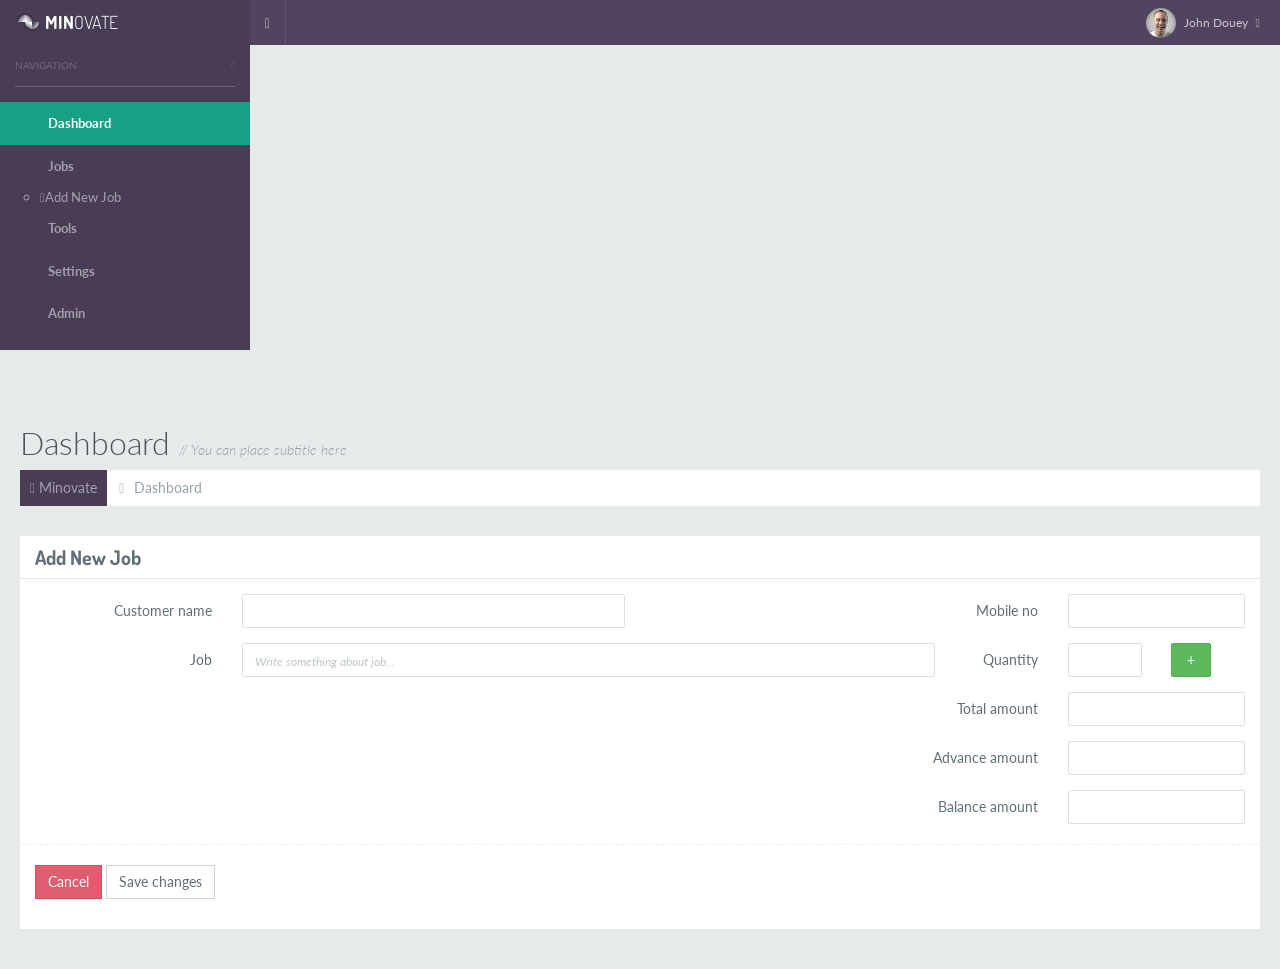
==== add-job.html @ 1cf21f59 "Maintain the code file structure" ====
<!doctype html>
<!--[if lt IE 7]>      <html class="no-js lt-ie9 lt-ie8 lt-ie7" lang=""> <![endif]-->
<!--[if IE 7]>         <html class="no-js lt-ie9 lt-ie8" lang=""> <![endif]-->
<!--[if IE 8]>         <html class="no-js lt-ie9" lang=""> <![endif]-->
<!--[if gt IE 8]><!--> <html class="no-js" lang=""> <!--<![endif]-->



    
<!-- Mirrored from www.tattek.sk/minovate-noAngular/index.html by HTTrack Website Copier/3.x [XR&CO'2014], Mon, 25 Sep 2017 16:57:36 GMT -->
<head>

        <meta charset="utf-8">
        <meta http-equiv="X-UA-Compatible" content="IE=edge,chrome=1">
        <title>Minovate - Admin Dashboard</title>
        <link rel="icon" type="image/ico" href="assets/images/favicon.ico" />
        <meta name="description" content="">
        <meta name="viewport" content="width=device-width, initial-scale=1">




        <!-- ============================================
        ================= Stylesheets ===================
        ============================================= -->
        <!-- vendor css files -->
        <link rel="stylesheet" href="assets/css/vendor/bootstrap.min.css">
        <link rel="stylesheet" href="assets/css/vendor/font-awesome.min.css">
        <link rel="stylesheet" href="assets/js/vendor/datatables/css/jquery.dataTables.min.css">
        <link rel="stylesheet" href="assets/js/vendor/datatables/datatables.bootstrap.min.css">

        <!-- project main css files -->
        <link rel="stylesheet" href="assets/css/main.css">
        <!--/ stylesheets -->



        <!-- ==========================================
        ================= Modernizr ===================
        =========================================== -->
        <script src="assets/js/vendor/modernizr/modernizr-2.8.3-respond-1.4.2.min.js"></script>
        <!--/ modernizr -->

    </head>





    <body class="appWrapper">
        <!--[if lt IE 8]>
            <p class="browserupgrade">You are using an <strong>outdated</strong> browser. Please <a href="http://browsehappy.com/">upgrade your browser</a> to improve your experience.</p>
        <![endif]-->
        <div id="wrap">
            <section id="header">
                <header class="clearfix">
                    <div class="branding">
                        <a class="brand" href="index.html">
                            <span>
                                <strong>MIN</strong>OVATE
                            </span>
                        </a>
                        <a role="button" tabindex="0" class="offcanvas-toggle visible-xs-inline">
                            <i class="fa fa-bars"></i>
                        </a>
                    </div>
                    <ul class="nav-left pull-left list-unstyled list-inline">
                        <li class="sidebar-collapse divided-right">
                            <a role="button" tabindex="0" class="collapse-sidebar">
                                <i class="fa fa-outdent"></i>
                            </a>
                        </li>
                    </ul>
                    <ul class="nav-right pull-right list-inline">
                        <li class="dropdown nav-profile">
                            <a href class="dropdown-toggle" data-toggle="dropdown">
                                <img src="../../assets/images/profile-photo.jpg" alt="" class="img-circle size-30x30">
                                <span>John Douey 
                                    <i class="fa fa-angle-down"></i>
                                </span>
                            </a>
                            <ul class="dropdown-menu animated littleFadeInRight" role="menu">
                                <li>
                                    <a role="button" tabindex="0"><span class="badge bg-greensea pull-right">86%</span><i class="fa fa-user"></i>Profile</a>
                                </li>
                                <li>
                                    <a role="button" tabindex="0"><span class="label bg-lightred pull-right">new</span><i class="fa fa-check"></i>Tasks</a>
                                </li>
                                <li>
                                    <a role="button" tabindex="0"><i class="fa fa-cog"></i>Settings</a>
                                </li>
                                <li class="divider"></li>
                                <li><a role="button" tabindex="0"><i class="fa fa-lock"></i>Lock</a></li>
                                <li><a role="button" tabindex="0"><i class="fa fa-sign-out"></i>Logout</a>
                                </li>
                            </ul>
                        </li>
                    </ul>
                </header>
            </section>
            <div id="controls">
               <aside id="sidebar">
                  <div id="sidebar-wrap">
                     <div class="panel-group slim-scroll" role="tablist">
                        <div class="panel panel-default">
                           <div class="panel-heading" role="tab">
                              <h4 class="panel-title">
                                 <a data-toggle="collapse" href="#sidebarNav">
                                 Navigation <i class="fa fa-angle-up"></i>
                                 </a>
                              </h4>
                           </div>
                           <div id="sidebarNav" class="panel-collapse collapse in" role="tabpanel">
                              <div class="panel-body">
                                 <ul id="navigation">
                                    <li class="active"><a href="index.html"><i class=" icon-speedometer"></i> <span>Dashboard</span></a></li>
                                    <li>
                                       <a href="#"><i class="icon-pencil"></i> <span>Jobs</span></a>
                                       <ul>
                                          <li><a href="add-job.html"><i class="fa fa-caret-right"></i>Add New Job</a></li>
                                       </ul>
                                    </li>
                                    <li><a href="index.html"><i class="icon-wrench"></i> <span>Tools</span></a></li>
                                    <li><a href="index.html"><i class=" icon-settings"></i> <span>Settings</span></a></li>
                                    <li><a href="index.html"><i class="icon-user"></i> <span>Admin</span></a></li>
                                 </ul>
                              </div>
                           </div>
                        </div>
                     </div>
                  </div>
               </aside>
            </div>

            <section id="content">
                <div class="page page-dashboard">
                <div class="pageheader">
                    <h2>Dashboard <span>// You can place subtitle here</span></h2>
                    <div class="page-bar">
                        <ul class="page-breadcrumb">
                            <li><a href="index.html"><i class="fa fa-home"></i> Minovate</a></li>
                            <li><a href="index.html">Dashboard</a></li>
                        </ul>
                    </div>
                </div> 
                <div class="row">
   <div class="col-md-12">
      <section class="tile">
         <div class="tile-header dvd dvd-btm">
            <h1 class="custom-font"><strong>Add New Job</strong></h1>
         </div>
         <div class="tile-body">
            <form class="form-horizontal" role="form">
               <div class="form-group">
                  <div class="input-wapper">
                     <label for="input01" class="col-sm-2 control-label">Customer name</label>
                     <div class="col-sm-4">
                        <input type="text" class="form-control" id="input01">
                     </div>
                  </div>
                  <div class="input-wapper col-sm-offset-8">
                     <label for="input01" class="col-sm-6 control-label">Mobile no</label>
                     <div class="col-sm-6">
                        <input type="text" class="form-control" id="input01">
                     </div>
                  </div>
               </div>
               <div class="form-group">
                  <div class="add-row-wapper">
                     <div class="input-wapper">
                        <label for="message" class="col-sm-2 control-label">Job</label>
                        <div class="col-sm-7">
                           <input type="text" class="form-control" id="jobTxt" placeholder="Write something about job...">
                        </div>
                     </div>
                     <div class="input-wapper">
                        <label for="quantity" class="col-sm-1 control-label">Quantity</label>
                        <div class="col-sm-1">
                           <input type="text" class="form-control" id="quantity">
                        </div>
                        <div class="col-sm-1">
                           <span class="input-group-btn"><button class="btn bootstrap-touchspin-up btn-success add-row" title="Add job" type="button">+</button></span>
                        </div>
                     </div>
                  </div>
               </div>
               <div class="form-group">
                  <div class="input-wapper col-sm-offset-8">
                     <label for="input02" class="col-sm-6 control-label">Total amount</label>
                     <div class="col-sm-6">
                        <input type="text" class="form-control" id="input02">
                     </div>
                  </div>
               </div>
               <div class="form-group">
                  <div class="input-wapper col-sm-offset-8">
                     <label for="input02" class="col-sm-6 control-label">Advance amount</label>
                     <div class="col-sm-6">
                        <input type="text" class="form-control" id="input02">
                     </div>
                  </div>
               </div>
               <div class="form-group">
                  <div class="input-wapper col-sm-offset-8">
                     <label for="input02" class="col-sm-6 control-label">Balance amount</label>
                     <div class="col-sm-6">
                        <input type="text" class="form-control" id="input02">
                     </div>
                  </div>
               </div>
               <hr class="line-dashed line-full">
               <div class="form-group">
                  <div class="col-sm-4">
                     <button type="reset" class="btn btn-lightred">Cancel</button>
                     <button type="submit" class="btn btn-default">Save changes</button>
                  </div>
               </div>
            </form>
         </div>
      </section>
   </div>
</div>             
            </div>   
            </section>
        </div>

        <!-- ============================================
        ============== Vendor JavaScripts ===============
        ============================================= -->
        <script src="assets/js/vendor/jquery/jquery-1.11.2.min.js"></script>
        <script>window.jQuery || document.write('<script src="assets/js/vendor/jquery/jquery-1.11.2.min.js"><\/script>')</script>

        <script src="assets/js/vendor/jRespond/jRespond.min.js"></script>
        <script src="assets/js/vendor/bootstrap/bootstrap.min.js"></script>
        <script src="assets/js/vendor/datatables/js/jquery.dataTables.min.js"></script>
        <script src="assets/js/vendor/datatables/extensions/dataTables.bootstrap.js"></script>


        <!-- ============================================
        ============== Custom JavaScripts ===============
        ============================================= -->
        <script src="assets/js/main.js"></script>
        <!--/ custom javascripts -->
    </body>
</html>
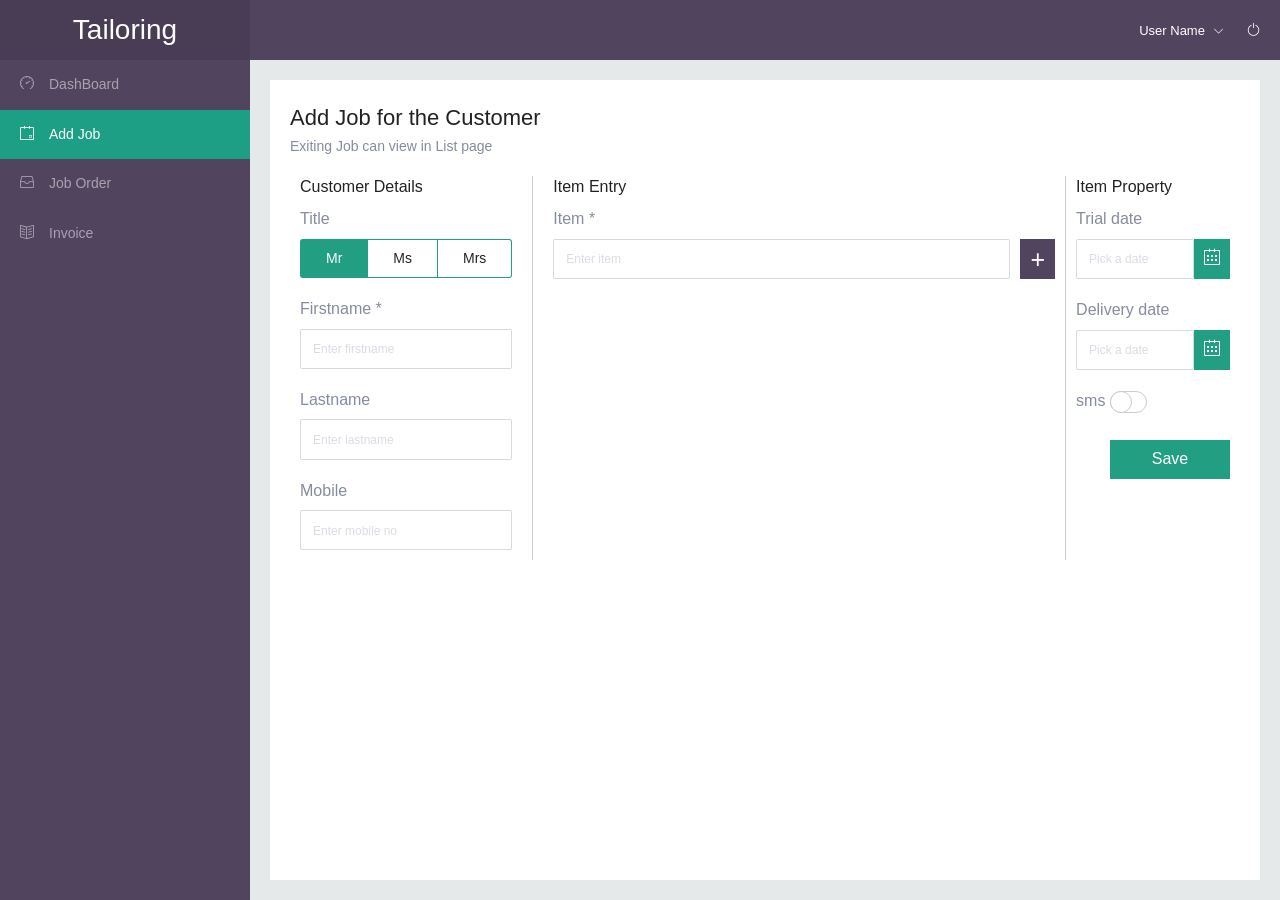
==== commit d0cab751: "added new file" ====
--- a/add-job.html
+++ b/add-job.html
@@ -1,245 +1,131 @@
 <!doctype html>
-<!--[if lt IE 7]>      <html class="no-js lt-ie9 lt-ie8 lt-ie7" lang=""> <![endif]-->
-<!--[if IE 7]>         <html class="no-js lt-ie9 lt-ie8" lang=""> <![endif]-->
-<!--[if IE 8]>         <html class="no-js lt-ie9" lang=""> <![endif]-->
-<!--[if gt IE 8]><!--> <html class="no-js" lang=""> <!--<![endif]-->
-
-
-
-    
-<!-- Mirrored from www.tattek.sk/minovate-noAngular/index.html by HTTrack Website Copier/3.x [XR&CO'2014], Mon, 25 Sep 2017 16:57:36 GMT -->
-<head>
-
+<html class="no-js" lang="">
+    <head>
         <meta charset="utf-8">
-        <meta http-equiv="X-UA-Compatible" content="IE=edge,chrome=1">
-        <title>Minovate - Admin Dashboard</title>
-        <link rel="icon" type="image/ico" href="assets/images/favicon.ico" />
+        <meta http-equiv="x-ua-compatible" content="ie=edge">
+        <title>Add Job</title>
         <meta name="description" content="">
-        <meta name="viewport" content="width=device-width, initial-scale=1">
-
-
-
-
-        <!-- ============================================
-        ================= Stylesheets ===================
-        ============================================= -->
-        <!-- vendor css files -->
-        <link rel="stylesheet" href="assets/css/vendor/bootstrap.min.css">
-        <link rel="stylesheet" href="assets/css/vendor/font-awesome.min.css">
-        <link rel="stylesheet" href="assets/js/vendor/datatables/css/jquery.dataTables.min.css">
-        <link rel="stylesheet" href="assets/js/vendor/datatables/datatables.bootstrap.min.css">
-
-        <!-- project main css files -->
-        <link rel="stylesheet" href="assets/css/main.css">
-        <!--/ stylesheets -->
-
-
-
-        <!-- ==========================================
-        ================= Modernizr ===================
-        =========================================== -->
-        <script src="assets/js/vendor/modernizr/modernizr-2.8.3-respond-1.4.2.min.js"></script>
-        <!--/ modernizr -->
-
+        <meta name="viewport" content="width=device-width, initial-scale=1, maximum-scale=1, user-scalable=0"/> 
+        <link rel="stylesheet" href="css/normalize.css">
+        <link rel="stylesheet" href="css/main.css">
+        <link rel="stylesheet" href="css/simple-line-icons.css">
+        <link rel="stylesheet" href="css/datepicker.css">                
     </head>
-
-
-
-
-
-    <body class="appWrapper">
-        <!--[if lt IE 8]>
-            <p class="browserupgrade">You are using an <strong>outdated</strong> browser. Please <a href="http://browsehappy.com/">upgrade your browser</a> to improve your experience.</p>
+    <body>
+        <!--[if lte IE 9]>
+            <p class="browserupgrade">You are using an <strong>outdated</strong> browser. Please <a href="https://browsehappy.com/">upgrade your browser</a> to improve your experience and security.</p>
         <![endif]-->
-        <div id="wrap">
-            <section id="header">
-                <header class="clearfix">
-                    <div class="branding">
-                        <a class="brand" href="index.html">
-                            <span>
-                                <strong>MIN</strong>OVATE
-                            </span>
-                        </a>
-                        <a role="button" tabindex="0" class="offcanvas-toggle visible-xs-inline">
-                            <i class="fa fa-bars"></i>
-                        </a>
-                    </div>
-                    <ul class="nav-left pull-left list-unstyled list-inline">
-                        <li class="sidebar-collapse divided-right">
-                            <a role="button" tabindex="0" class="collapse-sidebar">
-                                <i class="fa fa-outdent"></i>
-                            </a>
-                        </li>
+        <div class="wrap">
+            <header>
+                <div class="logo">
+                    <h2>Tailoring</h2>
+                </div>
+                <div class="menu-bar">
+                    <i class="icon-menu"></i>
+                    <h2>Tailoring</h2>
+                </div>
+                <div class="user-settings">
+                    <ul>
+                        <li>User Name <i class="icon-arrow-down"></i></li>
+                        <li><i class="icon-power"></i></li>
                     </ul>
-                    <ul class="nav-right pull-right list-inline">
-                        <li class="dropdown nav-profile">
-                            <a href class="dropdown-toggle" data-toggle="dropdown">
-                                <img src="../../assets/images/profile-photo.jpg" alt="" class="img-circle size-30x30">
-                                <span>John Douey 
-                                    <i class="fa fa-angle-down"></i>
-                                </span>
-                            </a>
-                            <ul class="dropdown-menu animated littleFadeInRight" role="menu">
-                                <li>
-                                    <a role="button" tabindex="0"><span class="badge bg-greensea pull-right">86%</span><i class="fa fa-user"></i>Profile</a>
-                                </li>
-                                <li>
-                                    <a role="button" tabindex="0"><span class="label bg-lightred pull-right">new</span><i class="fa fa-check"></i>Tasks</a>
-                                </li>
-                                <li>
-                                    <a role="button" tabindex="0"><i class="fa fa-cog"></i>Settings</a>
-                                </li>
-                                <li class="divider"></li>
-                                <li><a role="button" tabindex="0"><i class="fa fa-lock"></i>Lock</a></li>
-                                <li><a role="button" tabindex="0"><i class="fa fa-sign-out"></i>Logout</a>
-                                </li>
-                            </ul>
-                        </li>
-                    </ul>
-                </header>
-            </section>
-            <div id="controls">
-               <aside id="sidebar">
-                  <div id="sidebar-wrap">
-                     <div class="panel-group slim-scroll" role="tablist">
-                        <div class="panel panel-default">
-                           <div class="panel-heading" role="tab">
-                              <h4 class="panel-title">
-                                 <a data-toggle="collapse" href="#sidebarNav">
-                                 Navigation <i class="fa fa-angle-up"></i>
-                                 </a>
-                              </h4>
-                           </div>
-                           <div id="sidebarNav" class="panel-collapse collapse in" role="tabpanel">
-                              <div class="panel-body">
-                                 <ul id="navigation">
-                                    <li class="active"><a href="index.html"><i class=" icon-speedometer"></i> <span>Dashboard</span></a></li>
-                                    <li>
-                                       <a href="#"><i class="icon-pencil"></i> <span>Jobs</span></a>
-                                       <ul>
-                                          <li><a href="add-job.html"><i class="fa fa-caret-right"></i>Add New Job</a></li>
-                                       </ul>
-                                    </li>
-                                    <li><a href="index.html"><i class="icon-wrench"></i> <span>Tools</span></a></li>
-                                    <li><a href="index.html"><i class=" icon-settings"></i> <span>Settings</span></a></li>
-                                    <li><a href="index.html"><i class="icon-user"></i> <span>Admin</span></a></li>
-                                 </ul>
-                              </div>
-                           </div>
+                </div>                
+            </header>
+            <nav>
+                <!-- <button class="add-job">Add Job <i class="icon-plus"></i></button> -->
+                <ul>
+                    <li><a href="index.html"><i class="icon-speedometer"></i>DashBoard</a></li>
+                    <li class="active"><a href="add-job.html"><i class="icon-event"></i>Add Job</a></li>
+                    <li><a href="#"><i class="icon-drawer"></i>Job Order</a></li>
+                    <li><a href="#"><i class="icon-book-open"></i>Invoice</a></li>
+                </ul>
+            </nav>
+            <section class="content add-job-wrap">
+                <div class="content-wrap">
+                    <div class="form-wrap">
+                        <div class="page-heading">
+                            <h2>Add Job for the Customer</h2>
+                            <p>Exiting Job can view in List page</p>
                         </div>
-                     </div>
-                  </div>
-               </aside>
-            </div>
-
-            <section id="content">
-                <div class="page page-dashboard">
-                <div class="pageheader">
-                    <h2>Dashboard <span>// You can place subtitle here</span></h2>
-                    <div class="page-bar">
-                        <ul class="page-breadcrumb">
-                            <li><a href="index.html"><i class="fa fa-home"></i> Minovate</a></li>
-                            <li><a href="index.html">Dashboard</a></li>
-                        </ul>
-                    </div>
-                </div> 
-                <div class="row">
-   <div class="col-md-12">
-      <section class="tile">
-         <div class="tile-header dvd dvd-btm">
-            <h1 class="custom-font"><strong>Add New Job</strong></h1>
-         </div>
-         <div class="tile-body">
-            <form class="form-horizontal" role="form">
-               <div class="form-group">
-                  <div class="input-wapper">
-                     <label for="input01" class="col-sm-2 control-label">Customer name</label>
-                     <div class="col-sm-4">
-                        <input type="text" class="form-control" id="input01">
-                     </div>
-                  </div>
-                  <div class="input-wapper col-sm-offset-8">
-                     <label for="input01" class="col-sm-6 control-label">Mobile no</label>
-                     <div class="col-sm-6">
-                        <input type="text" class="form-control" id="input01">
-                     </div>
-                  </div>
-               </div>
-               <div class="form-group">
-                  <div class="add-row-wapper">
-                     <div class="input-wapper">
-                        <label for="message" class="col-sm-2 control-label">Job</label>
-                        <div class="col-sm-7">
-                           <input type="text" class="form-control" id="jobTxt" placeholder="Write something about job...">
-                        </div>
-                     </div>
-                     <div class="input-wapper">
-                        <label for="quantity" class="col-sm-1 control-label">Quantity</label>
-                        <div class="col-sm-1">
-                           <input type="text" class="form-control" id="quantity">
-                        </div>
-                        <div class="col-sm-1">
-                           <span class="input-group-btn"><button class="btn bootstrap-touchspin-up btn-success add-row" title="Add job" type="button">+</button></span>
-                        </div>
-                     </div>
-                  </div>
-               </div>
-               <div class="form-group">
-                  <div class="input-wapper col-sm-offset-8">
-                     <label for="input02" class="col-sm-6 control-label">Total amount</label>
-                     <div class="col-sm-6">
-                        <input type="text" class="form-control" id="input02">
-                     </div>
-                  </div>
-               </div>
-               <div class="form-group">
-                  <div class="input-wapper col-sm-offset-8">
-                     <label for="input02" class="col-sm-6 control-label">Advance amount</label>
-                     <div class="col-sm-6">
-                        <input type="text" class="form-control" id="input02">
-                     </div>
-                  </div>
-               </div>
-               <div class="form-group">
-                  <div class="input-wapper col-sm-offset-8">
-                     <label for="input02" class="col-sm-6 control-label">Balance amount</label>
-                     <div class="col-sm-6">
-                        <input type="text" class="form-control" id="input02">
-                     </div>
-                  </div>
-               </div>
-               <hr class="line-dashed line-full">
-               <div class="form-group">
-                  <div class="col-sm-4">
-                     <button type="reset" class="btn btn-lightred">Cancel</button>
-                     <button type="submit" class="btn btn-default">Save changes</button>
-                  </div>
-               </div>
-            </form>
-         </div>
-      </section>
-   </div>
-</div>             
-            </div>   
+                        <form action="#" method="post" id="jobForm">
+                            <div class="row customer-details">
+                                <p class="box-heading">Customer Details</p>
+                                 <div class="form-group select-wrap">
+                                    <label class="form-control-label">Title</label>
+                                    <ul class="select">
+                                        <li class="active">Mr</li>
+                                        <li>Ms</li>
+                                        <li>Mrs</li>
+                                    </ul>
+                                </div>
+                                <div class="form-group">
+                                    <label class="form-control-label">Firstname <span class="tx-danger">*</span></label>
+                                    <input class="form-control" type="text" name="firstname" id="firstName" placeholder="Enter firstname">
+                                </div>
+                                <div class="form-group">
+                                    <label class="form-control-label">Lastname </label>
+                                    <input class="form-control" type="text" name="lastname" id="lastName" placeholder="Enter lastname">
+                                </div>
+                                <div class="form-group mobile-wrap">
+                                    <label class="form-control-label">Mobile</label>
+                                    <input class="form-control" type="tel" name="mobileno" id="mobileNo" placeholder="Enter mobile no">
+                                </div>
+                            </div>
+                            <div class="row entry-wrap">
+                                <p class="box-heading">Item Entry</p>
+                                <div class="form-group item-wrap">
+                                    <label class="form-control-label">Item <span class="tx-danger">*</span></label>
+                                    <div class="item-form">
+                                        <input class="form-control" type="text" name="item" id="jobTxt" placeholder="Enter item">
+                                        <button class="add-row" title="Add job" type="button">+</button>
+                                    </div>
+                                </div>
+                            </div>
+                            <div class="row item-mis">
+                                <p class="box-heading">Item Property</p>
+                                <div class="form-group">
+                                    <label class="form-control-label">Trial date</label>
+                                    <div class="date-form">
+                                        <input class="form-control" type="text" id="trialDate" data-toggle="datepicker" name="trialDate" placeholder="Pick a date">
+                                        <span class="input-group-btn">
+                                          <button type="button" class="btn btn-default docs-datepicker-trigger" disabled="">
+                                            <i class="icon-calendar" aria-hidden="true"></i>
+                                          </button>
+                                        </span>
+                                    </div>
+                                </div>
+                                <div class="form-group">
+                                    <label class="form-control-label">Delivery date</label>
+                                    <div class="date-form">
+                                        <input class="form-control" data-toggle="datepicker" id="deliveryDate" type="text" name="deliveryDate" placeholder="Pick a date">
+                                        <span class="input-group-btn">
+                                          <button type="button" class="btn btn-default docs-datepicker-trigger" disabled="">
+                                            <i class="icon-calendar" aria-hidden="true"></i>
+                                          </button>
+                                        </span>
+                                    </div>
+                                </div>
+                                <div class="form-group mobile-wrap">
+                                    <label class="form-control-label">sms</label>
+                                    <input type='checkbox' class='check-switch' id='smsCheckbox'>
+                                    <label class="form-control-label" for="smsCheckbox"></label>
+                                    <textarea class="form-control" name="smsText" id="smsText" rows="5" cols="100"></textarea>
+                                </div>
+                                <div class="form-group submit-wrap">
+                                    <input type='submit' value="Save" id="saveJob">
+                                </div>
+                            </div>
+                        </form>
+                    </div>                   
+                </div>
             </section>
         </div>
 
-        <!-- ============================================
-        ============== Vendor JavaScripts ===============
-        ============================================= -->
-        <script src="assets/js/vendor/jquery/jquery-1.11.2.min.js"></script>
-        <script>window.jQuery || document.write('<script src="assets/js/vendor/jquery/jquery-1.11.2.min.js"><\/script>')</script>
-
-        <script src="assets/js/vendor/jRespond/jRespond.min.js"></script>
-        <script src="assets/js/vendor/bootstrap/bootstrap.min.js"></script>
-        <script src="assets/js/vendor/datatables/js/jquery.dataTables.min.js"></script>
-        <script src="assets/js/vendor/datatables/extensions/dataTables.bootstrap.js"></script>
-
-
-        <!-- ============================================
-        ============== Custom JavaScripts ===============
-        ============================================= -->
-        <script src="assets/js/main.js"></script>
-        <!--/ custom javascripts -->
+        <script src="js/vendor/modernizr-3.5.0.min.js"></script>
+        <script src="js/vendor/jquery-3.2.1.min.js"></script>
+       <!-- <script>window.jQuery || document.write('<script src="js/vendor/jquery-3.2.1.min.js"><\/script>')</script> -->
+        <script src="js/plugins.js"></script>
+        <script src="js/main.js"></script>
+        <script src="js/datepicker.js"></script>
     </body>
 </html>
--- a/css/main.css
+++ b/css/main.css
@@ -0,0 +1,972 @@
+/*! HTML5 Boilerplate v6.0.1 | MIT License | https://html5boilerplate.com/ */
+
+/*
+ * What follows is the result of much research on cross-browser styling.
+ * Credit left inline and big thanks to Nicolas Gallagher, Jonathan Neal,
+ * Kroc Camen, and the H5BP dev community and team.
+ */
+
+/* ==========================================================================
+   Base styles: opinionated defaults
+   ========================================================================== */
+
+html {
+    color: #222;
+    font-size: 1em;
+    line-height: 1.4;
+}
+
+*,*:before,*:after{
+    box-sizing: border-box;
+}
+
+
+body {
+  font-family: -apple-system,BlinkMacSystemFont,"Segoe UI",Roboto,Oxygen-Sans,Ubuntu,Cantarell,"Helvetica Neue",sans-serif;
+  background-color: #E6E9EA;
+}
+/*
+ * Remove text-shadow in selection highlight:
+ * https://twitter.com/miketaylr/status/12228805301
+ *
+ * Vendor-prefixed and regular ::selection selectors cannot be combined:
+ * https://stackoverflow.com/a/16982510/7133471
+ *
+ * Customize the background color to match your design.
+ */
+
+::-moz-selection {
+    background: #b3d4fc;
+    text-shadow: none;
+}
+
+::selection {
+    background: #b3d4fc;
+    text-shadow: none;
+}
+
+/*
+ * A better looking default horizontal rule
+ */
+
+hr {
+    display: block;
+    height: 1px;
+    border: 0;
+    border-top: 1px solid #ccc;
+    margin: 1em 0;
+    padding: 0;
+}
+
+
+
+/*
+ * Remove the gap between audio, canvas, iframes,
+ * images, videos and the bottom of their containers:
+ * https://github.com/h5bp/html5-boilerplate/issues/440
+ */
+
+audio,
+canvas,
+iframe,
+img,
+svg,
+video {
+    vertical-align: middle;
+}
+
+/*
+ * Remove default fieldset styles.
+ */
+
+fieldset {
+    border: 0;
+    margin: 0;
+    padding: 0;
+}
+
+/*
+ * Allow only vertical resizing of textareas.
+ */
+
+textarea {
+    resize: vertical;
+}
+
+ul,ol{
+    list-style: none;
+    padding: 0px;
+    margin: 0px;
+}
+
+/* ==========================================================================
+   Browser Upgrade Prompt
+   ========================================================================== */
+
+.browserupgrade {
+    margin: 0.2em 0;
+    background: #ccc;
+    color: #000;
+    padding: 0.2em 0;
+}
+
+/* ==========================================================================
+   Author's custom styles
+   ========================================================================== */
+
+header{
+    width: 100%;
+    height: 60px;
+    background-color: #51445f;
+    position: fixed;
+    display: flex;
+    flex-flow: row wrap;
+    justify-content: space-between;
+    z-index: 999;
+}
+
+nav{
+    width: 250px;
+    height: calc(100vh - 60px);
+    background-color:#51445f;
+    position: fixed;
+    top:60px;
+    z-index: 999;
+}
+
+
+section.content{
+    width: 100%;
+    height: 100vh;
+    padding-top: 80px;
+    padding-left: 270px;
+    padding-right: 20px;
+    padding-bottom: 20px;
+}
+
+.content-wrap {
+    background-color: #fff;
+    width: 100%;
+    height: 100%;
+    display: flex;
+    justify-content: space-between;
+    flex-flow: row wrap;
+}
+
+.logo {
+    width: 250px;
+    background-color: #493d55;
+    text-align: center;
+    justify-content: center;
+    display: flex;
+    align-items: center;
+}
+
+.logo h2 {
+    font-size: 28px;
+    font-weight: 300;
+    line-height: 0;
+    color: #fff;
+    flex: 1;
+}
+
+.menu-bar {
+    display: none;
+    justify-content: center;
+    flex-flow: row wrap;
+    align-self: center;
+    padding-left: 20px;
+}
+
+.menu-bar .icon-menu {
+    font-size: 18px;
+    font-weight: 300;
+    color: #fff;
+    align-self: center;
+}
+
+.menu-bar h2 {
+    line-height: 0;
+    font-size: 18px;
+    font-weight: 300;
+    line-height: 0;
+    color: #fff;
+    padding-left: 10px;
+}
+
+.user-settings{
+    align-self: center;
+    justify-content: flex-end;
+    padding: 10px;
+}
+
+.user-settings li {
+    display: inline;
+    padding: 0 10px;
+    color: #fff;
+    font-size: 13px;
+    cursor: pointer;
+}
+
+.user-settings li .icon-arrow-down{
+    font-size: 9px;
+    padding-left: 5px;
+}
+
+nav li a {
+    color: rgba(255, 255, 255, 0.5);
+    text-decoration: none;
+    padding: 15px 20px;
+    display: block;
+    font-size: 14px;
+    -webkit-transition: all 0.2s linear;
+    -moz-transition: all 0.2s linear;
+    transition: all 0.2s linear;
+    -webkit-user-select: none;
+    -moz-user-select: none;
+    -ms-user-select: none;
+    user-select: none;
+}
+
+nav li i {
+    padding-right: 15px;
+}
+
+nav li:not(.active):hover a {
+    background-color: rgba(0, 0, 0, 0.2);
+    color: white;
+}
+
+nav li.active{
+    background-color:#1C9F84;
+}
+
+nav li.active a{
+    color: #fff;
+}
+
+
+.job-list-wrap {
+    /* width: 25%; */
+    height: 100%;
+    /* float: left; */
+    overflow: hidden;
+    border-right: 1px solid #f0f0f0;
+    flex: 2;
+}
+
+.job-top {
+    width: 100%;
+    display: flex;
+    padding: 5px 10px;
+    border-bottom: 1px solid #f0f0f0;
+}
+
+.job-top h2 {
+    font-size: 16px;
+    flex: 1;
+    font-weight: 500;
+}
+
+button.add-job {
+    width: auto;
+    margin: 10px auto;
+    /* display: block; */
+    padding: 5px 10px;
+    border: none;
+    background-color: #1C9F84;
+    border-radius: 5px;
+    line-height: 1.5;
+    font-size: 12px;
+    color: #fff;
+    cursor: pointer;
+    /* flex: 0;*/
+}
+
+
+
+/*button.add-job{
+        background: #3dbe8b;
+    background: -webkit-linear-gradient(#43c692,#39b885);
+    background: linear-gradient(#43c692,#39b885);
+    border: 1px solid #1f7c57;
+    box-shadow: inset #4fd3aa 0 1px;
+    color: #fff;
+    position: relative;
+    text-decoration: none;
+    text-shadow: #1c8f3d 0 1px 0;
+    text-transform: uppercase;
+    font-size: 14px;
+    transition: background 150ms;
+    padding: 5px 20px;
+    border-radius: 3px;
+    cursor: pointer;
+}*/
+
+.job-list-bottom{
+    overflow-y: auto;
+    height: calc(100% - 60px);
+}
+
+.job-list-bottom li {
+    padding: 15px 10px;
+    /* overflow: hidden; */
+    font-size: 14px;
+    display: flex;
+    justify-content: space-between;
+    border-bottom: 1px solid #f0f0f0;
+    cursor: pointer;
+}
+
+/*.job-list-bottom li:nth-child(odd) {
+    background-color: #F5F5F5;
+}
+.job-list-bottom li:nth-child(even) {
+    background-color: #fff;
+}*/
+
+.job-list-bottom li:hover {
+    background-color: #F5F5F5;
+}
+
+.job-list-bottom li p{
+    margin: 0px;
+}
+
+
+.customer-name,.job-amount{
+    font-size: 16px;
+    font-weight: 500;
+}
+
+.bill-no{
+    color: #1C9F84;
+    font-weight: 500;
+}
+
+.bill-no span{
+    color: #949493;
+    font-weight: normal;
+}
+
+.job-badge{
+    text-align: right;
+    background-color: #53AAE1;
+    float: right;
+    padding: 3px 5px;
+    border-radius: 3px;
+    color: #fff;
+    font-size: 11px;
+    text-transform: capitalize;
+}
+
+.job-invoice-wrap {
+    /* float: left; */
+    /* width: 75%; */
+    height: 100%;
+    overflow-y: auto;
+    flex: 3;
+    padding: 60px;
+}
+
+.invoice-info-wrap {
+    display: flex;
+    justify-content: space-between;
+}
+
+.invoice-details h2 {
+    font-size: 32px;
+    line-height: 0;
+}
+
+.shipping-details h3 {
+    font-size: 16px;
+    font-weight: 500;
+}
+
+.shipping-details p {
+    margin: 0;
+}
+
+.invoice-table{
+    margin-top: 40px;
+}
+
+table{
+    width: 100%;
+    border-collapse: collapse;
+}
+
+table thead tr th{
+   text-align: left;
+    background-color: #E6E9EA;
+    border: none;
+}
+table thead tr th,table tbody tr td,table tfoot tr td{
+    padding: 15px;
+}
+
+table tbody tr{
+    border-bottom: 1px solid #1C9F84;
+}
+
+table tbody tr td{
+    font-size: 14px;
+}
+
+table tfoot tr td{
+    font-size: 26px;
+    font-weight: 400;
+}
+
+.td-left{
+    text-align:left;
+}
+.td-right{
+    text-align:right;
+}
+
+
+.form-wrap {
+    width: 100%;
+    padding: 20px;
+}
+
+.form-wrap form{
+    display: flex;
+    justify-content: space-between;
+}
+
+.row.customer-details {
+    flex: 1;
+    border-right: 1px solid #ccc;
+    padding-right: 10px;
+}
+
+.row.entry-wrap{
+    flex: 3;
+    padding-left: 10px;
+    border-right: 1px solid #ccc;
+}
+
+.form-group{
+    padding: 10px;
+    position: relative;
+}
+
+.box-heading{
+    padding: 0 10px;
+    margin: 0px;
+}
+
+label {
+    display: inline-block;
+    margin-bottom: .5rem;
+    color: #868ba1;
+}
+
+.form-control{
+    display: block;
+    width: 100%;
+    padding: 0.65rem 0.75rem;
+    font-size: 0.875rem;
+    line-height: 1.25;
+    color: #495057;
+    background-color: #fff;
+    background-image: none;
+    background-clip: padding-box;
+    border: 1px solid rgba(0, 0, 0, 0.15);
+    border-radius: 2px;
+    transition: border-color ease-in-out 0.15s, box-shadow ease-in-out 0.15s;
+}
+
+.form-control:focus{
+    color: #495057;
+    background-color: #fff;
+    border-color: #229E83;
+    outline: none;
+}
+
+.form-group  .select{
+    display: flex;
+}
+
+.form-group .select li{
+     /*display: inline-table;*/
+    /* width: 45px; */
+    text-align: center;
+    padding: 10px 25px;
+    font-size: 0.875rem;
+    line-height: 1.25;
+    /* border: 1px solid rgba(0, 0, 0, 0.15); */
+    /* border-radius: 2px; */
+    /* float: left; */
+    border: 1px solid #229E83;
+    cursor: pointer;
+        user-select: none;
+}
+
+.form-group .select li:hover{
+    background-color: rgba(232, 228, 228, 0.5);
+}
+
+.form-group .select li.active{
+    background-color:  #229E83;
+    color: #fff;
+}
+
+.form-group .select li:first-child{
+    border-right:none;
+    border-radius:3px 0 0 3px;
+}
+
+.form-group .select li:last-child{
+    border-left:none;
+    border-radius:0px 3px 3px 0;
+}
+
+.page-heading{
+    margin-bottom: 20px;
+}
+
+.page-heading h2{
+    line-height: 0;
+    font-size: 22px;
+    font-weight: 400;
+}
+
+.page-heading p{
+    margin: 0;
+    font-size: 14px;
+    color: #868ba1;
+}
+
+.item-form{
+    display: flex;
+    margin-bottom: 10px;
+}
+
+#smsText{
+    font-size: 14px;
+    line-height: 2;
+    display: none;
+}   
+.add-row{
+    background-color: #51445f;
+    border: none;
+    color: #fff;
+    font-size: 25px;
+    cursor: pointer;
+    text-align: center;
+    padding: 0 10px;
+    margin-left: 10px;
+    
+}
+
+.delete-row{
+    padding: 0 10px;
+    background-color: #51445f;
+    border: none;
+    color: #fff;
+    font-size: 16px;
+    cursor: pointer;
+    margin-left: 10px;
+}
+
+.row.item-mis{
+    flex: 1;
+}
+
+#jobTxt.error,#jobTxt.error:focus{
+    border-color: #ff7b76 !important;
+    outline:none;
+}
+
+.error{
+    border-color: #ff7b76 !important;
+    outline:none;
+}
+
+
+.date-form {
+    display: flex;
+}
+
+.date-form button{
+    height: 100%;
+    background-color: #229E83;
+    border: none;
+    color: #fff;
+    cursor: pointer;
+    padding: 0 10px;
+}
+    
+
+::-webkit-input-placeholder { /* Chrome/Opera/Safari */
+  color: rgba(134,139,161,0.3);
+  font-size: 12px;
+}
+::-moz-placeholder { /* Firefox 19+ */
+  color:  rgba(134,139,161,0.3);
+  font-size: 12px;
+}
+:-ms-input-placeholder { /* IE 10+ */
+  color:  rgba(134,139,161,0.3);
+  font-size: 12px;
+}
+:-moz-placeholder { /* Firefox 18- */
+  color: rgba(134,139,161,0.3);
+  font-size: 12px;
+}
+/* ==========================================================================
+   Helper classes
+   ========================================================================== */
+
+/*
+ * Hide visually and from screen readers
+ */
+
+
+
+input[type="checkbox"].check-switch {
+    position: absolute;
+    margin: 8px 0 0 16px;    
+}
+input[type="checkbox"].check-switch + label {
+    position: relative;
+    padding: 7px 0 0 50px;
+    line-height: 2.0em;
+    cursor: pointer;
+}
+input[type="checkbox"].check-switch + label:before {
+    content: "";
+    position: absolute;
+    display: block;
+    left: 0;
+    top: 0;
+    width: 37px; /* x*5 */
+    height: 22px; /* x*3 */
+    border-radius: 16px; /* x*2 */
+    background: #fff;
+    border: 1px solid #ccc;
+    -webkit-transition: all 0.3s;
+    transition: all 0.3s;
+}
+input[type="checkbox"].check-switch + label:after {
+    content: "";
+    position: absolute;
+    display: block;
+    left: 0px;
+    top: 0px;
+    width: 22px; /* x*3 */
+    height: 22px; /* x*3 */
+    border-radius: 16px; /* x*2 */
+    background: #fff;
+    border: 1px solid #ccc;
+    -webkit-transition: all 0.3s;
+    transition: all 0.3s;
+}
+
+input[type="checkbox"].check-switch:checked + label:after {
+    margin-left: 16px;
+}
+input[type="checkbox"].check-switch:checked + label:before {
+    background: #229E83;
+}
+
+
+input[type="checkbox"].check-switch:checked ~ #smsText {
+    display: block;
+}
+
+input[type="checkbox"].check-switch + label:focus{
+     color: #495057;
+    background-color: #fff;
+    border-color: #229E83;
+    outline: none;
+}
+
+.hidden {
+    display: none !important;
+}
+
+
+.submit-wrap{
+    display: flex;
+    justify-content: flex-end;
+}
+
+.submit-wrap input[type="submit"]{
+    background-color: #229E83;
+    color: #fff;
+    border: navajowhite;
+    padding: 10px;
+    min-width: 120px;
+    cursor: pointer;
+    border-radius: 0;
+}
+
+
+/*
+ * Hide only visually, but have it available for screen readers:
+ * https://snook.ca/archives/html_and_css/hiding-content-for-accessibility
+ *
+ * 1. For long content, line feeds are not interpreted as spaces and small width
+ *    causes content to wrap 1 word per line:
+ *    https://medium.com/@jessebeach/beware-smushed-off-screen-accessible-text-5952a4c2cbfe
+ */
+
+.visuallyhidden {
+    border: 0;
+    clip: rect(0 0 0 0);
+    -webkit-clip-path: inset(50%);
+    clip-path: inset(50%);
+    height: 1px;
+    margin: -1px;
+    overflow: hidden;
+    padding: 0;
+    position: absolute;
+    width: 1px;
+    white-space: nowrap; /* 1 */
+}
+
+/*
+ * Extends the .visuallyhidden class to allow the element
+ * to be focusable when navigated to via the keyboard:
+ * https://www.drupal.org/node/897638
+ */
+
+.visuallyhidden.focusable:active,
+.visuallyhidden.focusable:focus {
+    clip: auto;
+    -webkit-clip-path: none;
+    clip-path: none;
+    height: auto;
+    margin: 0;
+    overflow: visible;
+    position: static;
+    width: auto;
+    white-space: inherit;
+}
+
+/*
+ * Hide visually and from screen readers, but maintain layout
+ */
+
+.invisible {
+    visibility: hidden;
+}
+
+/*
+ * Clearfix: contain floats
+ *
+ * For modern browsers
+ * 1. The space content is one way to avoid an Opera bug when the
+ *    `contenteditable` attribute is included anywhere else in the document.
+ *    Otherwise it causes space to appear at the top and bottom of elements
+ *    that receive the `clearfix` class.
+ * 2. The use of `table` rather than `block` is only necessary if using
+ *    `:before` to contain the top-margins of child elements.
+ */
+
+.clearfix:before,
+.clearfix:after {
+    content: " "; /* 1 */
+    display: table; /* 2 */
+}
+
+.clearfix:after {
+    clear: both;
+}
+
+/* ==========================================================================
+   EXAMPLE Media Queries for Responsive Design.
+   These examples override the primary ('mobile first') styles.
+   Modify as content requires.
+   ========================================================================== */
+
+@media all and (max-width:1024px) {
+    /* Style adjustments for viewports that meet the condition */
+    .menu-bar{
+        display: flex;
+    }
+    .logo{
+        display: none;
+    }
+
+    nav {
+        -webkit-transition: all 0.2s linear;
+        -moz-transition: all 0.2s linear;
+        transition: all 0.2s linear;
+        transform: translateX(-250px);
+    }
+
+    nav.isSlide{
+        transform: translateX(0px);
+    }
+
+    section.content {
+        padding-top: 80px;
+        padding-left: 20px;
+        padding-right: 20px;
+        padding-bottom: 20px;        
+    }
+
+    
+}
+
+@media all and (max-width:767px) {
+   .job-invoice-wrap{
+        display: none;
+   }
+   .form-wrap .row {
+        flex-flow: column wrap;
+    }
+    .entry-wrap{
+           flex-direction: row !important;
+    flex-wrap: nowrap !important;
+    }
+
+    .item-wrap {
+        flex: 3;
+    }
+    .qty-wrap {
+        flex: 2;
+    }   
+    .addbutton-wrap{
+        flex: 1;
+    }
+
+    .form-wrap form {
+        flex-direction: column;
+    }
+
+    .row.customer-details {
+        border-right:none;
+        padding-right: 0px;
+    }
+
+    .row.entry-wrap {
+        padding-left: 0px;
+        border-right: none;
+    }
+    .add-job-wrap{
+        height: 100% !important;
+    }
+    .submit-wrap input[type="submit"]{
+        width: 100%;
+    }
+
+}
+
+@media all and (min-width:768px)  and (max-width:1024px){
+   .job-list-wrap{
+        flex: 0 0 auto;
+   }   
+}
+
+@media only screen 
+  and (min-device-width: 768px) 
+  and (max-device-width: 1024px) 
+  and (orientation: portrait) 
+  and (-webkit-min-device-pixel-ratio: 1) {
+    .form-wrap form {
+        flex-direction: column;
+    }
+
+    .row.customer-details {
+        border-right:none;
+        padding-right: 0px;
+    }
+
+    .row.entry-wrap {
+        padding-left: 0px;
+        border-right: none;
+    }
+    .add-job-wrap{
+        height: 100% !important;
+    }
+}
+
+@media print,
+       (-webkit-min-device-pixel-ratio: 1.25),
+       (min-resolution: 1.25dppx),
+       (min-resolution: 120dpi) {
+    /* Style adjustments for high resolution devices */
+}
+
+/* ==========================================================================
+   Print styles.
+   Inlined to avoid the additional HTTP request:
+   http://www.phpied.com/delay-loading-your-print-css/
+   ========================================================================== */
+
+@media print {
+    *,
+    *:before,
+    *:after {
+        background: transparent !important;
+        color: #000 !important; /* Black prints faster:
+                                   http://www.sanbeiji.com/archives/953 */
+        box-shadow: none !important;
+        text-shadow: none !important;
+    }
+
+    a,
+    a:visited {
+        text-decoration: underline;
+    }
+
+    a[href]:after {
+        content: " (" attr(href) ")";
+    }
+
+    abbr[title]:after {
+        content: " (" attr(title) ")";
+    }
+
+    /*
+     * Don't show links that are fragment identifiers,
+     * or use the `javascript:` pseudo protocol
+     */
+
+    a[href^="#"]:after,
+    a[href^="javascript:"]:after {
+        content: "";
+    }
+
+    pre {
+        white-space: pre-wrap !important;
+    }
+    pre,
+    blockquote {
+        border: 1px solid #999;
+        page-break-inside: avoid;
+    }
+
+    /*
+     * Printing Tables:
+     * http://css-discuss.incutio.com/wiki/Printing_Tables
+     */
+
+    thead {
+        display: table-header-group;
+    }
+
+    tr,
+    img {
+        page-break-inside: avoid;
+    }
+
+    p,
+    h2,
+    h3 {
+        orphans: 3;
+        widows: 3;
+    }
+
+    h2,
+    h3 {
+        page-break-after: avoid;
+    }
+}
--- a/css/datepicker.css
+++ b/css/datepicker.css
@@ -0,0 +1,206 @@
+/*!
+ * Datepicker v0.6.4
+ * https://github.com/fengyuanchen/datepicker
+ *
+ * Copyright (c) 2014-2017 Chen Fengyuan
+ * Released under the MIT license
+ *
+ * Date: 2017-11-24T14:38:19.628Z
+ */
+
+.datepicker-container {
+  background-color: #fff;
+  direction: ltr;
+  font-size: 12px;
+  left: 0;
+  line-height: 30px;
+  position: fixed;
+  top: 0;
+  -ms-touch-action: none;
+  touch-action: none;
+  -webkit-user-select: none;
+  -moz-user-select: none;
+  -ms-user-select: none;
+  user-select: none;
+  width: 210px;
+  z-index: -1;
+  -webkit-tap-highlight-color: transparent;
+  -webkit-touch-callout: none;
+}
+
+.datepicker-container::before,
+.datepicker-container::after {
+  border: 5px solid transparent;
+  content: " ";
+  display: block;
+  height: 0;
+  position: absolute;
+  width: 0;
+}
+
+.datepicker-dropdown {
+  border: 1px solid #ccc;
+  -webkit-box-shadow: 0 3px 6px #ccc;
+  box-shadow: 0 3px 6px #ccc;
+  -webkit-box-sizing: content-box;
+  box-sizing: content-box;
+  position: absolute;
+  z-index: 1;
+}
+
+.datepicker-inline {
+  position: static;
+}
+
+.datepicker-top-left,
+.datepicker-top-right {
+  border-top-color: #39f;
+}
+
+.datepicker-top-left::before,
+.datepicker-top-left::after,
+.datepicker-top-right::before,
+.datepicker-top-right::after {
+  border-top: 0;
+  left: 10px;
+  top: -5px;
+}
+
+.datepicker-top-left::before,
+.datepicker-top-right::before {
+  border-bottom-color: #39f;
+}
+
+.datepicker-top-left::after,
+.datepicker-top-right::after {
+  border-bottom-color: #fff;
+  top: -4px;
+}
+
+.datepicker-bottom-left,
+.datepicker-bottom-right {
+  border-bottom-color: #39f;
+}
+
+.datepicker-bottom-left::before,
+.datepicker-bottom-left::after,
+.datepicker-bottom-right::before,
+.datepicker-bottom-right::after {
+  border-bottom: 0;
+  bottom: -5px;
+  left: 10px;
+}
+
+.datepicker-bottom-left::before,
+.datepicker-bottom-right::before {
+  border-top-color: #39f;
+}
+
+.datepicker-bottom-left::after,
+.datepicker-bottom-right::after {
+  border-top-color: #fff;
+  bottom: -4px;
+}
+
+.datepicker-top-right::before,
+.datepicker-top-right::after,
+.datepicker-bottom-right::before,
+.datepicker-bottom-right::after {
+  left: auto;
+  right: 10px;
+}
+
+.datepicker-panel > ul {
+  margin: 0;
+  padding: 0;
+  width: 102%;
+}
+
+.datepicker-panel > ul::before,
+.datepicker-panel > ul::after {
+  content: " ";
+  display: table;
+}
+
+.datepicker-panel > ul::after {
+  clear: both;
+}
+
+.datepicker-panel > ul > li {
+  background-color: #fff;
+  cursor: pointer;
+  float: left;
+  height: 30px;
+  list-style: none;
+  margin: 0;
+  padding: 0;
+  text-align: center;
+  width: 30px;
+}
+
+.datepicker-panel > ul > li:hover {
+  background-color: rgb(229, 242, 255);
+}
+
+.datepicker-panel > ul > li.muted,
+.datepicker-panel > ul > li.muted:hover {
+  color: #999;
+}
+
+.datepicker-panel > ul > li.highlighted {
+  background-color: rgb(229, 242, 255);
+}
+
+.datepicker-panel > ul > li.highlighted:hover {
+  background-color: rgb(204, 229, 255);
+}
+
+.datepicker-panel > ul > li.picked,
+.datepicker-panel > ul > li.picked:hover {
+  color: #39f;
+}
+
+.datepicker-panel > ul > li.disabled,
+.datepicker-panel > ul > li.disabled:hover {
+  background-color: #fff;
+  color: #ccc;
+  cursor: default;
+}
+
+.datepicker-panel > ul > li.disabled.highlighted,
+.datepicker-panel > ul > li.disabled:hover.highlighted {
+  background-color: rgb(229, 242, 255);
+}
+
+.datepicker-panel > ul > li[data-view="years prev"],
+.datepicker-panel > ul > li[data-view="year prev"],
+.datepicker-panel > ul > li[data-view="month prev"],
+.datepicker-panel > ul > li[data-view="years next"],
+.datepicker-panel > ul > li[data-view="year next"],
+.datepicker-panel > ul > li[data-view="month next"],
+.datepicker-panel > ul > li[data-view="next"] {
+  font-size: 18px;
+}
+
+.datepicker-panel > ul > li[data-view="years current"],
+.datepicker-panel > ul > li[data-view="year current"],
+.datepicker-panel > ul > li[data-view="month current"] {
+  width: 150px;
+}
+
+.datepicker-panel > ul[data-view="years"] > li,
+.datepicker-panel > ul[data-view="months"] > li {
+  height: 52.5px;
+  line-height: 52.5px;
+  width: 52.5px;
+}
+
+.datepicker-panel > ul[data-view="week"] > li,
+.datepicker-panel > ul[data-view="week"] > li:hover {
+  background-color: #fff;
+  cursor: default;
+}
+
+.datepicker-hide {
+  display: none;
+}
